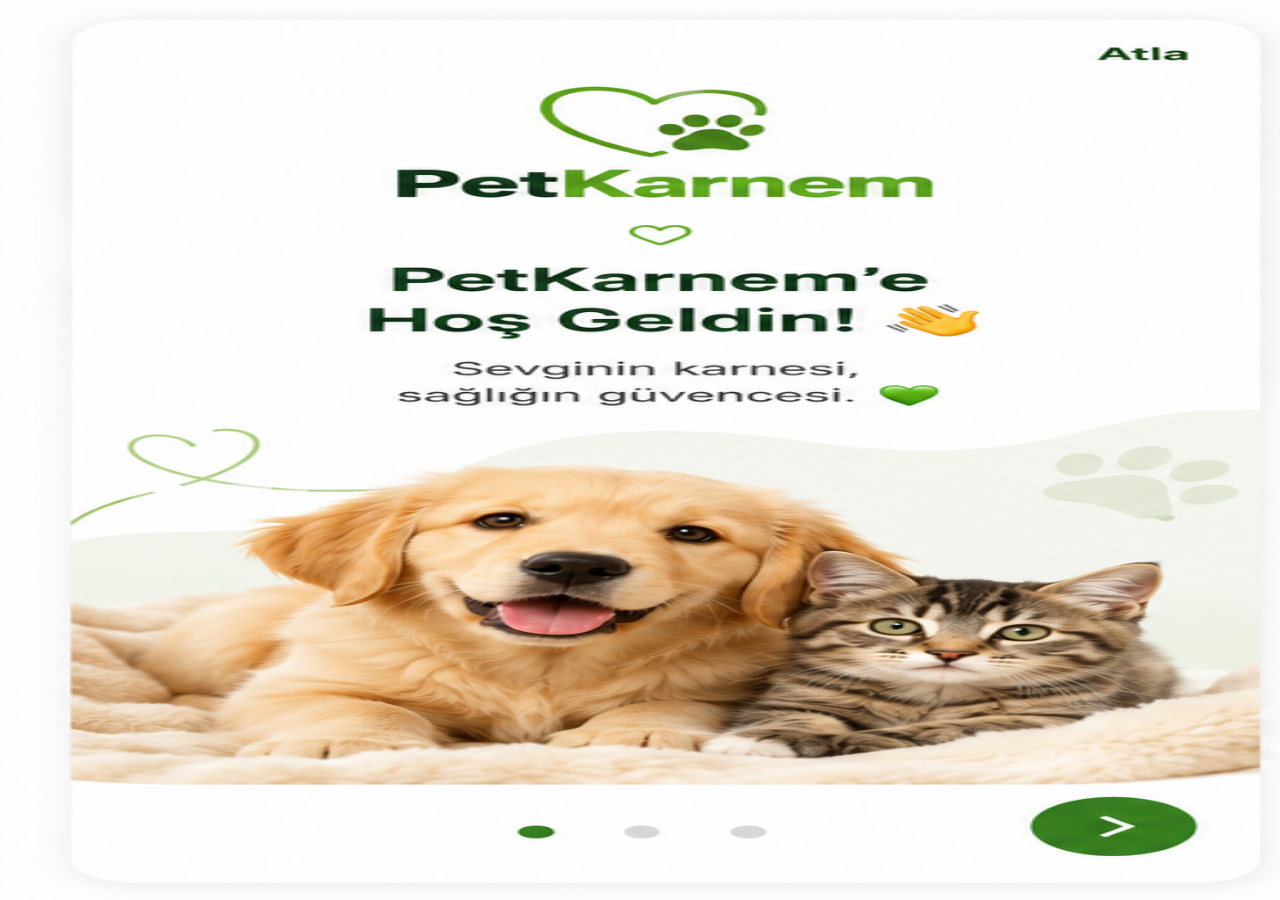
==== onboarding.html @ b8f736af "Add files via upload" ====
<!doctype html>
<html lang="tr">
<head>
<meta charset="utf-8">
<meta name="viewport" content="width=device-width,initial-scale=1,viewport-fit=cover">
<title>PetKarnem Onboarding</title>
<style>
*{box-sizing:border-box}
html,body,#app{
  margin:0;width:100%;height:100%;overflow:hidden;background:#fff;
  font-family:-apple-system,BlinkMacSystemFont,"Segoe UI",sans-serif
}
.slide{position:absolute;inset:0;display:none;background:#fff;overflow:hidden}
.slide.active{display:block}
.crop{
  position:absolute;inset:0;
  background-image:url("onboarding-triptych.png");
  background-repeat:no-repeat;
  background-size:300% 100%;
  background-color:#fff
}
.c1{background-position:0 0}
.c2{background-position:50% 0}
.c3{background-position:100% 0}
.skip{
  position:absolute;right:4.8%;top:calc(env(safe-area-inset-top) + 2.4%);
  width:22%;height:7%;border:0;background:transparent;color:transparent;z-index:5
}
.next{
  position:absolute;right:4.7%;bottom:calc(env(safe-area-inset-bottom) + 3.2%);
  width:18%;height:10%;border:0;background:transparent;color:transparent;z-index:5
}
.add{
  position:absolute;left:8%;right:8%;bottom:calc(env(safe-area-inset-bottom) + 10.5%);
  height:8%;border:0;background:transparent;color:transparent;z-index:5
}
.dots{
  position:absolute;left:35%;right:35%;bottom:calc(env(safe-area-inset-bottom) + 4%);
  height:5%;z-index:4;display:flex;justify-content:center;gap:8px;align-items:center
}
.dots button{width:36px;height:36px;border:0;background:transparent;border-radius:50%}
</style>
</head>
<body>
<div id="app">
  <section class="slide active">
    <div class="crop c1"></div>
    <button class="skip" aria-label="Atla">Atla</button>
    <button class="next" aria-label="İleri">İleri</button>
    <div class="dots">
      <button data-go="0"></button><button data-go="1"></button><button data-go="2"></button>
    </div>
  </section>

  <section class="slide">
    <div class="crop c2"></div>
    <button class="skip" aria-label="Atla">Atla</button>
    <button class="next" aria-label="İleri">İleri</button>
    <div class="dots">
      <button data-go="0"></button><button data-go="1"></button><button data-go="2"></button>
    </div>
  </section>

  <section class="slide">
    <div class="crop c3"></div>
    <button class="skip" aria-label="Atla">Atla</button>
    <button class="add" aria-label="Dostunu Ekle">Dostunu Ekle</button>
    <div class="dots">
      <button data-go="0"></button><button data-go="1"></button><button data-go="2"></button>
    </div>
  </section>
</div>

<script>
(function(){
  const pages=[...document.querySelectorAll('.slide')];
  let index=0,sx=0,sy=0;

  function show(i){
    index=Math.max(0,Math.min(2,i));
    pages.forEach((p,n)=>p.classList.toggle('active',n===index));
  }

  function send(type){
    parent.postMessage({source:'petkarnem-onboarding',type:type}, location.origin);
  }

  document.querySelectorAll('.skip').forEach(b=>b.addEventListener('click',()=>send('skip')));
  document.querySelectorAll('.next').forEach(b=>b.addEventListener('click',()=>show(index+1)));
  document.querySelector('.add').addEventListener('click',()=>send('addFriend'));
  document.querySelectorAll('.dots button').forEach(b=>b.addEventListener('click',()=>show(Number(b.dataset.go))));

  document.getElementById('app').addEventListener('touchstart',e=>{
    const t=e.touches[0];sx=t.clientX;sy=t.clientY;
  },{passive:true});

  document.getElementById('app').addEventListener('touchend',e=>{
    const t=e.changedTouches[0],dx=t.clientX-sx,dy=t.clientY-sy;
    if(Math.abs(dx)>50 && Math.abs(dx)>Math.abs(dy)){
      dx<0 ? show(index+1) : show(index-1);
    }
  },{passive:true});

  show(0);
})();
</script>
</body>
</html>
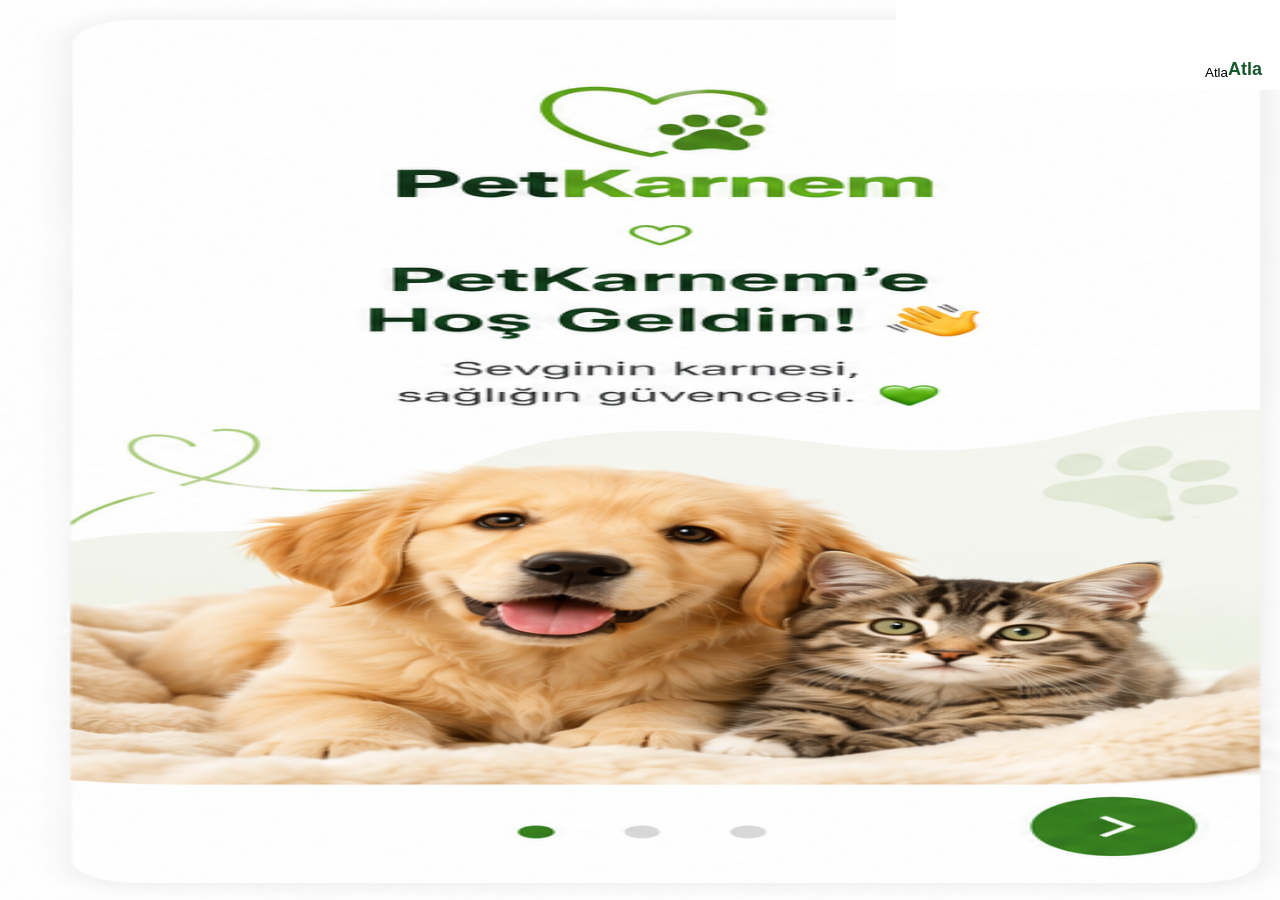
==== commit 5906ddcc: "Update styling for skip button in onboarding.html" ====
--- a/onboarding.html
+++ b/onboarding.html
@@ -6,39 +6,94 @@
 <title>PetKarnem Onboarding</title>
 <style>
 *{box-sizing:border-box}
-html,body,#app{
-  margin:0;width:100%;height:100%;overflow:hidden;background:#fff;
-  font-family:-apple-system,BlinkMacSystemFont,"Segoe UI",sans-serif
+html,body{
+  margin:0;
+  width:100%;
+  height:100%;
+  overflow:hidden;
+  background:#fff;
+  overscroll-behavior:none;
+  touch-action:none;
+  -webkit-text-size-adjust:100%;
 }
-.slide{position:absolute;inset:0;display:none;background:#fff;overflow:hidden}
+#app{
+  position:fixed;
+  left:0;top:0;
+  width:100vw;
+  height:100svh;
+  overflow:hidden;
+  background:#fff;
+  font-family:-apple-system,BlinkMacSystemFont,"Segoe UI",sans-serif;
+  touch-action:none;
+  overscroll-behavior:none;
+}
+.slide{
+  position:absolute;
+  left:0;top:0;
+  width:100vw;
+  height:100svh;
+  display:none;
+  background:#fff;
+  overflow:hidden;
+  contain:layout paint size;
+}
 .slide.active{display:block}
 .crop{
-  position:absolute;inset:0;
+  position:absolute;
+  left:0;top:0;
+  width:100vw;
+  height:100svh;
   background-image:url("onboarding-triptych.png");
   background-repeat:no-repeat;
-  background-size:300% 100%;
-  background-color:#fff
+  background-size:300vw 100svh;
+  background-color:#fff;
+  will-change:auto;
+  transform:translateZ(0);
+  backface-visibility:hidden;
 }
 .c1{background-position:0 0}
-.c2{background-position:50% 0}
-.c3{background-position:100% 0}
+.c2{background-position:-100vw 0}
+.c3{background-position:-200vw 0}
 .skip{
-  position:absolute;right:4.8%;top:calc(env(safe-area-inset-top) + 2.4%);
-  width:22%;height:7%;border:0;background:transparent;color:transparent;z-index:5
+  position:absolute;
+  right:0;
+  top:0;
+  width:30%;
+  height:10%;
+  border:0;
+  background:#fff;
+  z-index:5;
+  display:flex;
+  justify-content:flex-end;
+  align-items:flex-end;
+  padding:0 18px 10px 0;
+  touch-action:manipulation;
+}
+
+.skip::after{
+  content:"Atla";
+  color:#16582B;
+  font-size:18px;
+  font-weight:800;
 }
 .next{
   position:absolute;right:4.7%;bottom:calc(env(safe-area-inset-bottom) + 3.2%);
-  width:18%;height:10%;border:0;background:transparent;color:transparent;z-index:5
+  width:18%;height:10%;border:0;background:transparent;color:transparent;z-index:5;
+  touch-action:manipulation
 }
 .add{
   position:absolute;left:8%;right:8%;bottom:calc(env(safe-area-inset-bottom) + 10.5%);
-  height:8%;border:0;background:transparent;color:transparent;z-index:5
+  height:8%;border:0;background:transparent;color:transparent;z-index:5;
+  touch-action:manipulation
 }
 .dots{
   position:absolute;left:35%;right:35%;bottom:calc(env(safe-area-inset-bottom) + 4%);
   height:5%;z-index:4;display:flex;justify-content:center;gap:8px;align-items:center
 }
-.dots button{width:36px;height:36px;border:0;background:transparent;border-radius:50%}
+.dots button{
+  width:36px;height:36px;border:0;background:transparent;border-radius:50%;
+  touch-action:manipulation
+}
 </style>
 </head>
 <body>
@@ -94,6 +149,10 @@
     const t=e.touches[0];sx=t.clientX;sy=t.clientY;
   },{passive:true});
 
+  document.getElementById('app').addEventListener('touchmove',e=>{
+    e.preventDefault();
+  },{passive:false});
+
   document.getElementById('app').addEventListener('touchend',e=>{
     const t=e.changedTouches[0],dx=t.clientX-sx,dy=t.clientY-sy;
     if(Math.abs(dx)>50 && Math.abs(dx)>Math.abs(dy)){
@@ -105,4 +164,4 @@
 })();
 </script>
 </body>
-</html>+</html>
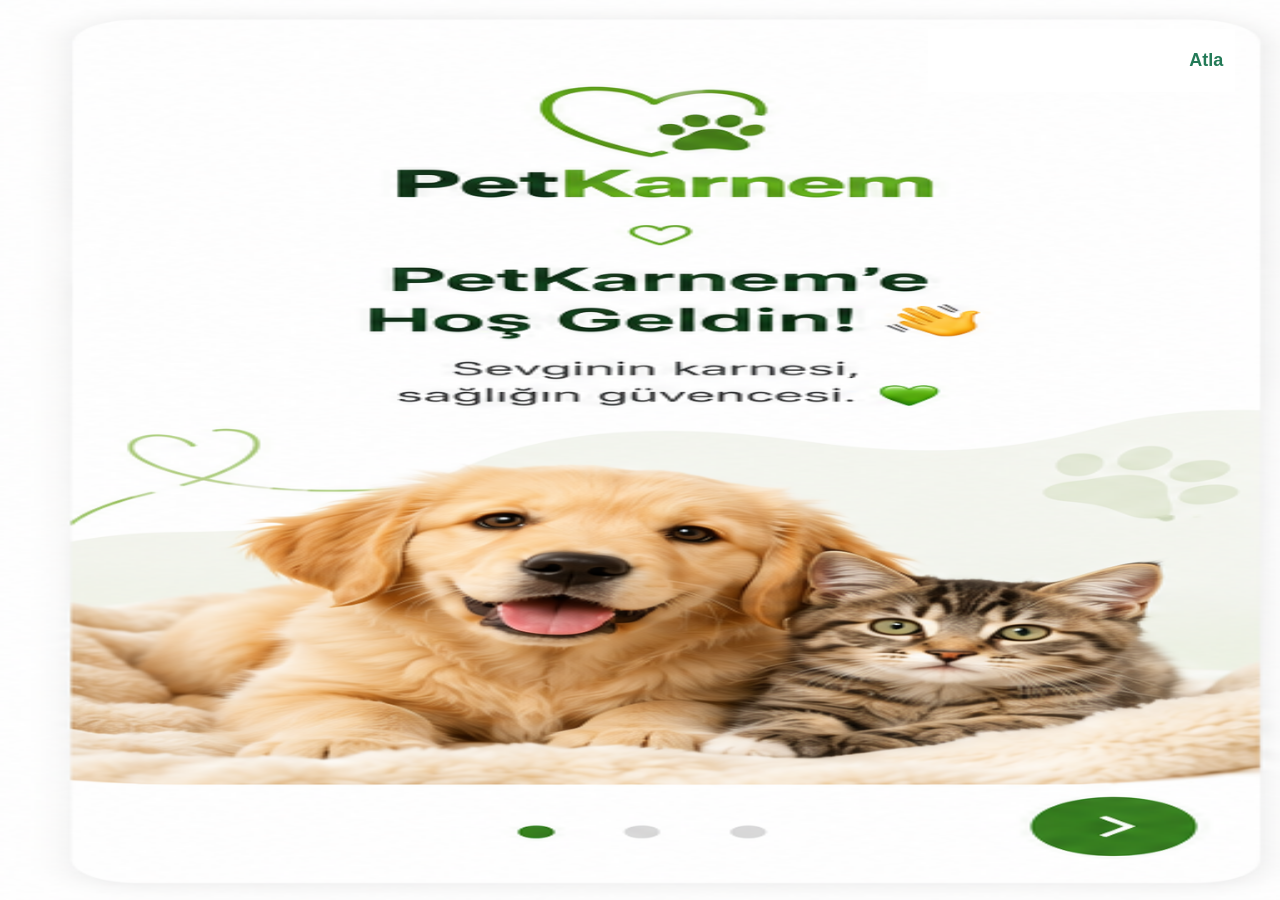
==== commit 18153eef: "Refactor skip button styles in onboarding.html" ====
--- a/onboarding.html
+++ b/onboarding.html
@@ -56,23 +56,24 @@
 .c3{background-position:-200vw 0}
 .skip{
   position:absolute;
-  right:0;
-  top:0;
-  width:30%;
-  height:10%;
+  right:3.5%;
+  top:3.2%;
+  width:24%;
+  height:7%;
   border:0;
   background:#fff;
+  color:transparent;
   z-index:5;
   display:flex;
   justify-content:flex-end;
-  align-items:flex-end;
-  padding:0 18px 10px 0;
+  align-items:center;
+  padding:0 12px 0 0;
   touch-action:manipulation;
 }
 
 .skip::after{
   content:"Atla";
-  color:#16582B;
+  color:#237A57;
   font-size:18px;
   font-weight:800;
 }
